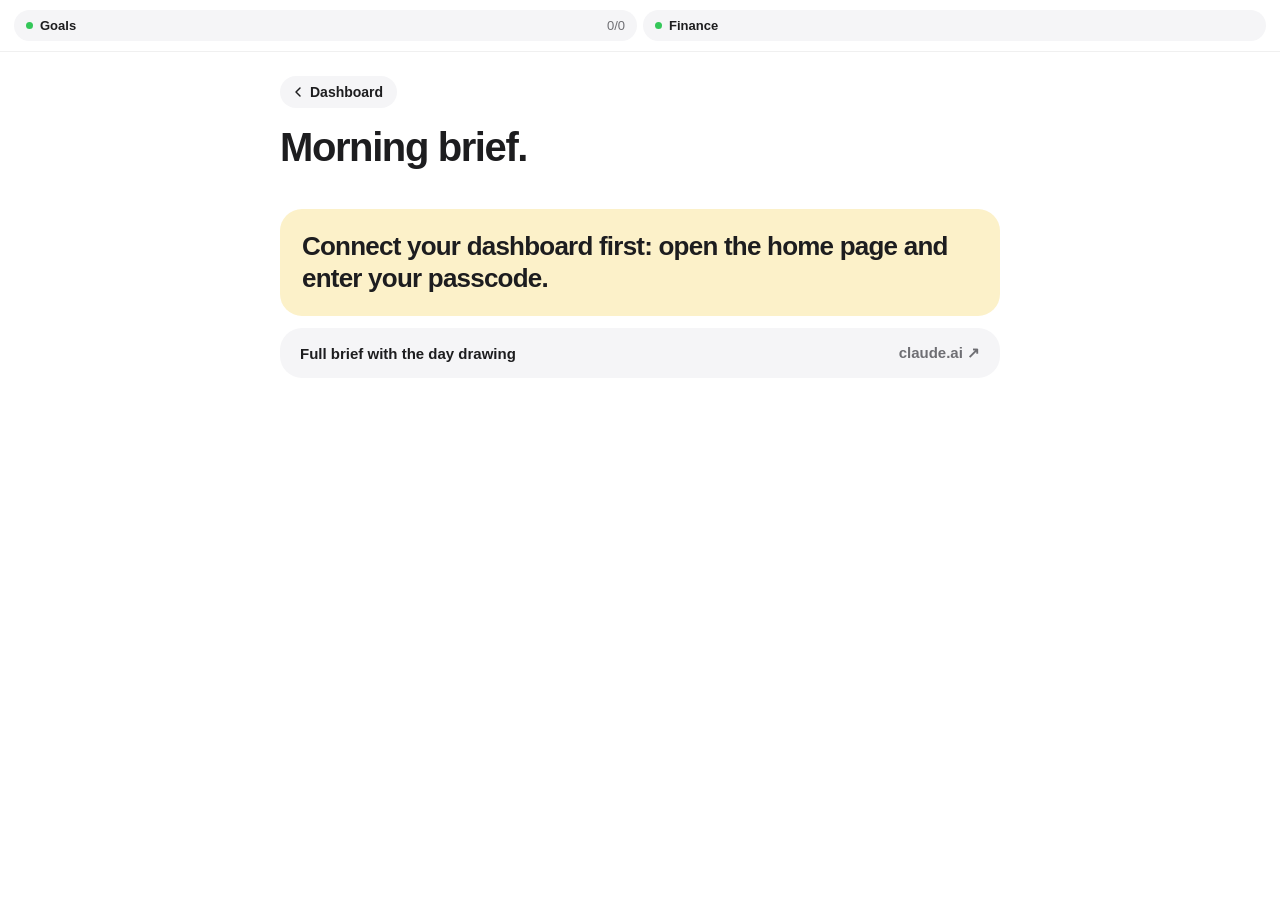
==== brief.html @ f5771f71 "Test: brief page, compact brief card, ticker fix" ====
<!DOCTYPE html>
<html lang="en">
<head>
<meta charset="UTF-8">
<meta name="viewport" content="width=device-width, initial-scale=1, viewport-fit=cover">
<meta name="theme-color" content="#FFFFFF">
<title>Morning brief</title>
<link rel="stylesheet" href="theme.css">
<script src="topbar.js" defer></script>
<style>
* { box-sizing: border-box; }
html, body { margin: 0; padding: 0; -webkit-text-size-adjust: 100%; }
body { min-height: 100vh; overflow-x: hidden; }

main {
  max-width: 760px; margin: 0 auto;
  padding: 20px 20px 80px;
}

.back-btn {
  display: inline-flex; align-items: center; gap: 4px;
  padding: 8px 14px 8px 10px;
  margin: 4px 0 18px;
  border-radius: 999px;
  background: var(--surface);
  color: var(--ink);
  font-size: 14px; font-weight: 600;
  text-decoration: none;
  -webkit-tap-highlight-color: transparent;
}
.back-btn svg { display: block; }

.page-title {
  margin: 0 0 4px;
  font-size: 40px; font-weight: 700;
  letter-spacing: -0.035em; line-height: 1.05;
  color: var(--ink);
}
.page-title::after { content: '.'; }
.brief-date { font-size: 15px; color: var(--ink-2); margin-bottom: 20px; }
.brief-date.is-stale { color: var(--orange); font-weight: 600; }

.hero {
  padding: 22px;
  border-radius: var(--radius-lg);
  background: var(--accent);
  margin-bottom: 12px;
}
.hero.is-stale { background: var(--accent-soft); }
.headline {
  margin: 0;
  font-size: 26px; font-weight: 600;
  letter-spacing: -0.03em; line-height: 1.22;
  color: var(--ink);
}

.acts {
  display: grid; grid-template-columns: repeat(3, 1fr);
  margin-top: 20px;
}
.act { padding: 0 14px; }
.act:first-child { padding-left: 0; }
.act + .act { border-left: 1px solid rgba(29, 29, 31, 0.15); }
.act-time { font-size: 14px; font-weight: 700; font-variant-numeric: tabular-nums; margin-bottom: 4px; }
.act-text { font-size: 14px; line-height: 1.45; color: rgba(29, 29, 31, 0.75); }
.acts:empty { display: none; }

.card {
  padding: 22px;
  border-radius: var(--radius-lg);
  background: var(--surface);
  margin-bottom: 12px;
}
.card-title { font-size: 17px; font-weight: 600; letter-spacing: -0.01em; margin-bottom: 12px; }
.item {
  display: flex; align-items: flex-start; gap: 12px;
  padding: 14px 16px;
  margin-bottom: 6px;
  border-radius: var(--radius-md);
  background: var(--raised);
}
.item-num { width: 18px; flex-shrink: 0; font-size: 14px; color: var(--ink-3); font-variant-numeric: tabular-nums; padding-top: 1px; }
.item-body { flex: 1; min-width: 0; }
.item-title { font-size: 16px; font-weight: 600; letter-spacing: -0.01em; color: var(--ink); }
.item-title a { color: inherit; text-decoration-color: var(--ink-3); text-underline-offset: 2px; }
.item-text { font-size: 14px; line-height: 1.5; color: var(--ink-2); margin-top: 3px; }
.add-btn {
  flex-shrink: 0;
  padding: 8px 13px;
  border: 0; border-radius: 999px;
  background: var(--ink); color: #FFFFFF;
  font-family: inherit; font-size: 13px; font-weight: 600;
  cursor: pointer;
}
.add-btn:disabled { background: var(--surface-2); color: var(--ink); cursor: default; }
.calm { font-size: 15px; color: var(--ink-2); }

.full-link {
  display: flex; align-items: center; justify-content: space-between;
  padding: 16px 20px;
  border-radius: var(--radius-lg);
  background: var(--surface);
  color: var(--ink);
  text-decoration: none;
  font-size: 15px; font-weight: 600;
}
.full-link span:last-child { color: var(--ink-2); }

.message { font-size: 15px; color: var(--ink-2); padding: 8px 0; }

@media (max-width: 600px) {
  main { padding: 16px 16px 60px; }
  .page-title { font-size: 34px; }
  .headline { font-size: 22px; }
  .acts { grid-template-columns: 1fr; gap: 12px; }
  .act { padding: 0; }
  .act + .act { border-left: 0; border-top: 1px solid rgba(29, 29, 31, 0.15); padding-top: 12px; }
  .hero, .card { padding: 18px; }
}
</style>
</head>
<body>
<main>
  <a href="index.html" class="back-btn" aria-label="Back to dashboard">
    <svg width="16" height="16" viewBox="0 0 24 24" fill="none" stroke="currentColor" stroke-width="2.2" stroke-linecap="round" stroke-linejoin="round"><polyline points="15 18 9 12 15 6"></polyline></svg>
    <span>Dashboard</span>
  </a>

  <h1 class="page-title">Morning brief</h1>
  <div class="brief-date" id="briefDate">&nbsp;</div>

  <div class="hero" id="hero">
    <p class="headline" id="headline">Loading today’s brief…</p>
    <div class="acts" id="acts"></div>
  </div>

  <div class="card" id="attentionCard" hidden>
    <div class="card-title">Needs attention</div>
    <div id="attention"></div>
  </div>

  <a class="full-link" id="fullLink" href="https://claude.ai/artifact/WUxtRNmXspUwYNmKFVcs61" target="_blank" rel="noopener">
    <span>Full brief with the day drawing</span><span>claude.ai ↗</span>
  </a>
</main>

<script>
(function () {
  'use strict';

  // Same storage keys as the home page, so "+ Today" lands on today's list.
  const PASS_KEY = 'notion:passcode';

  function pad2(n) { return String(n).padStart(2, '0'); }
  function dateToKey(d) { return d.getFullYear() + '-' + pad2(d.getMonth() + 1) + '-' + pad2(d.getDate()); }
  function todayKey() {
    const d = new Date();
    if (d.getHours() < 6) d.setDate(d.getDate() - 1); // matches the home page's 6 AM rollover
    return 'goals:' + dateToKey(d);
  }
  function getGoals() {
    try { return JSON.parse(localStorage.getItem(todayKey())) || []; } catch (e) { return []; }
  }
  function setGoals(list) {
    try { localStorage.setItem(todayKey(), JSON.stringify(list)); } catch (e) {}
  }
  function passcode() {
    try { return localStorage.getItem(PASS_KEY) || ''; } catch (e) { return ''; }
  }

  function showMessage(text) {
    document.getElementById('headline').textContent = text;
    document.getElementById('hero').classList.add('is-stale');
  }

  function render(brief) {
    if (!brief || !brief.headline) {
      showMessage('No brief yet — it’s written on weekday mornings.');
      return;
    }
    const stale = brief.date && brief.date !== dateToKey(new Date());
    const dateEl = document.getElementById('briefDate');
    const when = brief.date
      ? new Date(brief.date + 'T12:00:00').toLocaleDateString(undefined, { weekday: 'long', month: 'long', day: 'numeric' })
      : '';
    dateEl.textContent = stale ? 'From ' + when + ' — today’s isn’t out yet' : when;
    dateEl.classList.toggle('is-stale', !!stale);
    document.getElementById('hero').classList.toggle('is-stale', !!stale);
    document.getElementById('headline').textContent = brief.headline;
    if (brief.briefUrl) document.getElementById('fullLink').href = brief.briefUrl;

    const acts = document.getElementById('acts');
    acts.innerHTML = '';
    brief.acts.forEach(a => {
      const col = document.createElement('div');
      col.className = 'act';
      const t = document.createElement('div'); t.className = 'act-time'; t.textContent = a.time;
      const x = document.createElement('div'); x.className = 'act-text'; x.textContent = a.text;
      col.appendChild(t); col.appendChild(x);
      acts.appendChild(col);
    });

    const card = document.getElementById('attentionCard');
    const list = document.getElementById('attention');
    list.innerHTML = '';
    card.hidden = false;
    if (!brief.attention.length) {
      const calm = document.createElement('div');
      calm.className = 'calm';
      calm.textContent = 'Nothing needs you this morning.';
      list.appendChild(calm);
      return;
    }
    const inToday = new Set(getGoals().map(g => g.text));
    brief.attention.forEach((item, i) => {
      const row = document.createElement('div');
      row.className = 'item';
      const num = document.createElement('div'); num.className = 'item-num'; num.textContent = i + 1;
      row.appendChild(num);

      const body = document.createElement('div');
      body.className = 'item-body';
      const title = document.createElement('div');
      title.className = 'item-title';
      if (item.url) {
        const a = document.createElement('a');
        a.href = item.url; a.target = '_blank'; a.rel = 'noopener';
        a.textContent = item.title;
        title.appendChild(a);
      } else {
        title.textContent = item.title;
      }
      body.appendChild(title);
      if (item.text) {
        const text = document.createElement('div');
        text.className = 'item-text';
        text.textContent = item.text;
        body.appendChild(text);
      }
      row.appendChild(body);

      const add = document.createElement('button');
      add.type = 'button';
      add.className = 'add-btn';
      const added = inToday.has(item.title);
      add.textContent = added ? 'Added ✓' : '+ Today';
      add.disabled = added;
      add.addEventListener('click', () => {
        const goals = getGoals();
        if (!goals.some(g => g.text === item.title)) {
          goals.push({ text: item.title, done: false });
          setGoals(goals);
        }
        add.textContent = 'Added ✓';
        add.disabled = true;
      });
      row.appendChild(add);
      list.appendChild(row);
    });
  }

  async function load() {
    if (!passcode()) {
      showMessage('Connect your dashboard first: open the home page and enter your passcode.');
      return;
    }
    try {
      const res = await fetch('/api/brief', { headers: { 'x-passcode': passcode() } });
      const data = await res.json().catch(() => ({}));
      if (!res.ok) {
        showMessage(data.error === 'bad-passcode'
          ? 'Your passcode changed — enter it again on the home page.'
          : 'Couldn’t load the brief. Use the full brief link below.');
        return;
      }
      render(data.brief);
    } catch (e) {
      showMessage('Couldn’t load the brief. Use the full brief link below.');
    }
  }

  load();
})();
</script>
</body>
</html>
---- theme.css ----
/* =============================================================
   Shared light theme — Apple-style: white page, soft grey cards,
   one ink color for text, one warm yellow accent used sparingly.
   Every page links this before its own <style>.
   ============================================================= */
:root {
  color-scheme: light;

  /* Surfaces */
  --bg:        #FFFFFF;
  --surface:   #F5F5F7;   /* cards */
  --surface-2: #EBEBEF;   /* tracks, pressed states */
  --raised:    #FFFFFF;   /* rows and inputs sitting on a card */
  --hairline:  rgba(0, 0, 0, 0.08);

  /* Text */
  --ink:   #1D1D1F;
  --ink-2: #6E6E73;
  --ink-3: #AEAEB2;

  /* Accent + status */
  --accent:      #F6D365;  /* the one highlight color */
  --accent-soft: #FCF1C9;
  --green:  #34C759;
  --orange: #FF9500;
  --red:    #FF3B30;
  --blue:   #0A84FF;

  /* Shape */
  --radius-lg: 22px;
  --radius-md: 14px;
  --radius-sm: 10px;

  /* Type */
  --font: -apple-system, BlinkMacSystemFont, "SF Pro Text", "SF Pro Display", "Inter", "Segoe UI", Roboto, Helvetica, Arial, sans-serif;
  --font-mono: ui-monospace, "SF Mono", Menlo, Consolas, monospace;
}

html, body {
  background: var(--bg);
  color: var(--ink);
  font-family: var(--font);
  -webkit-font-smoothing: antialiased;
  -moz-osx-font-smoothing: grayscale;
}
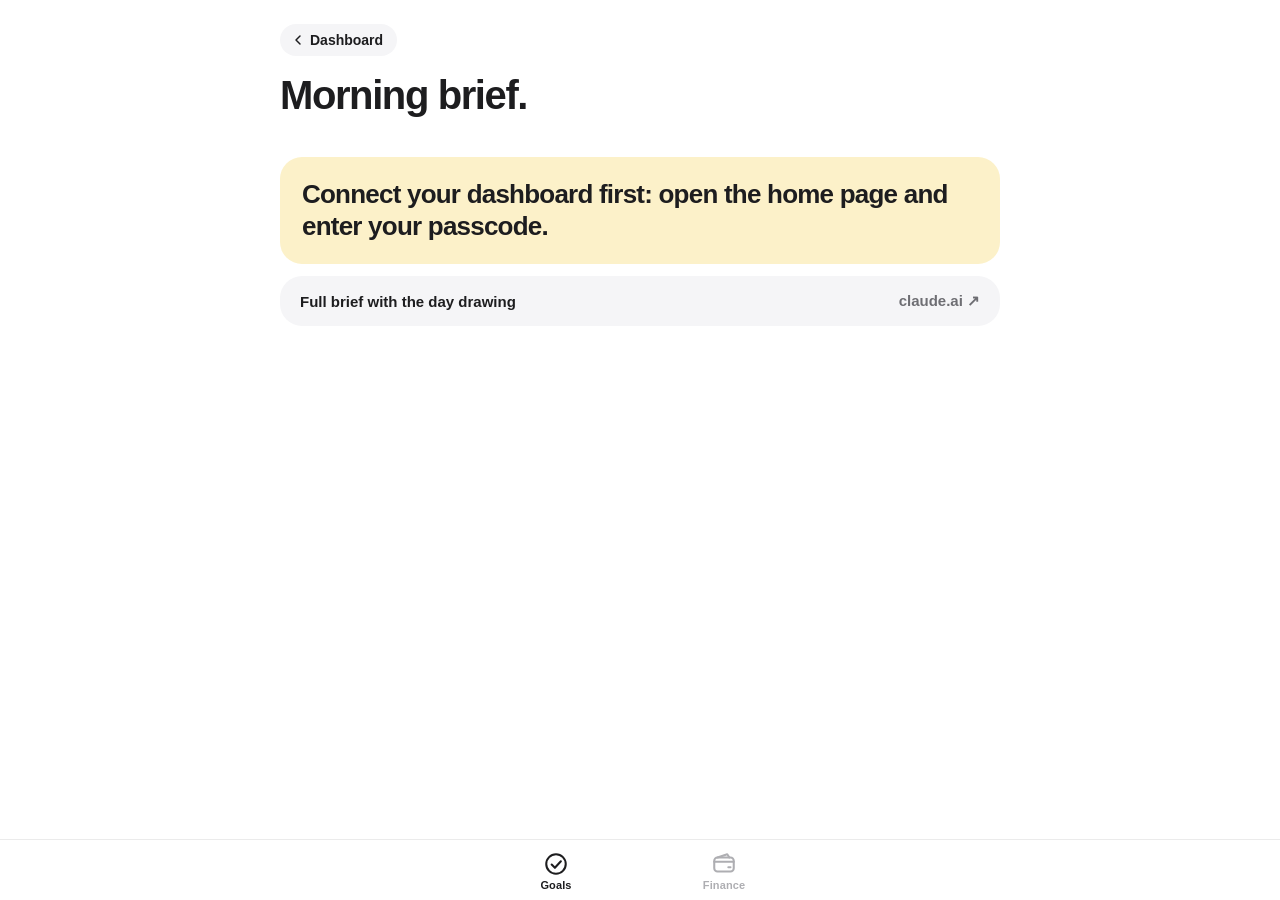
==== commit d7a126c4: "Sync saved data across devices through Supabase sync.js (loaded first on every page) watches the app" ====
--- a/brief.html
+++ b/brief.html
@@ -5,6 +5,14 @@
 <meta name="viewport" content="width=device-width, initial-scale=1, viewport-fit=cover">
 <meta name="theme-color" content="#FFFFFF">
 <title>Morning brief</title>
+<script src="sync.js"></script>
+<link rel="manifest" href="manifest.webmanifest">
+<link rel="icon" href="favicon.svg" type="image/svg+xml">
+<link rel="apple-touch-icon" href="apple-touch-icon.png">
+<meta name="apple-mobile-web-app-capable" content="yes">
+<meta name="mobile-web-app-capable" content="yes">
+<meta name="apple-mobile-web-app-title" content="Lobo OS">
+<meta name="apple-mobile-web-app-status-bar-style" content="default">
 <link rel="stylesheet" href="theme.css">
 <script src="topbar.js" defer></script>
 <style>
